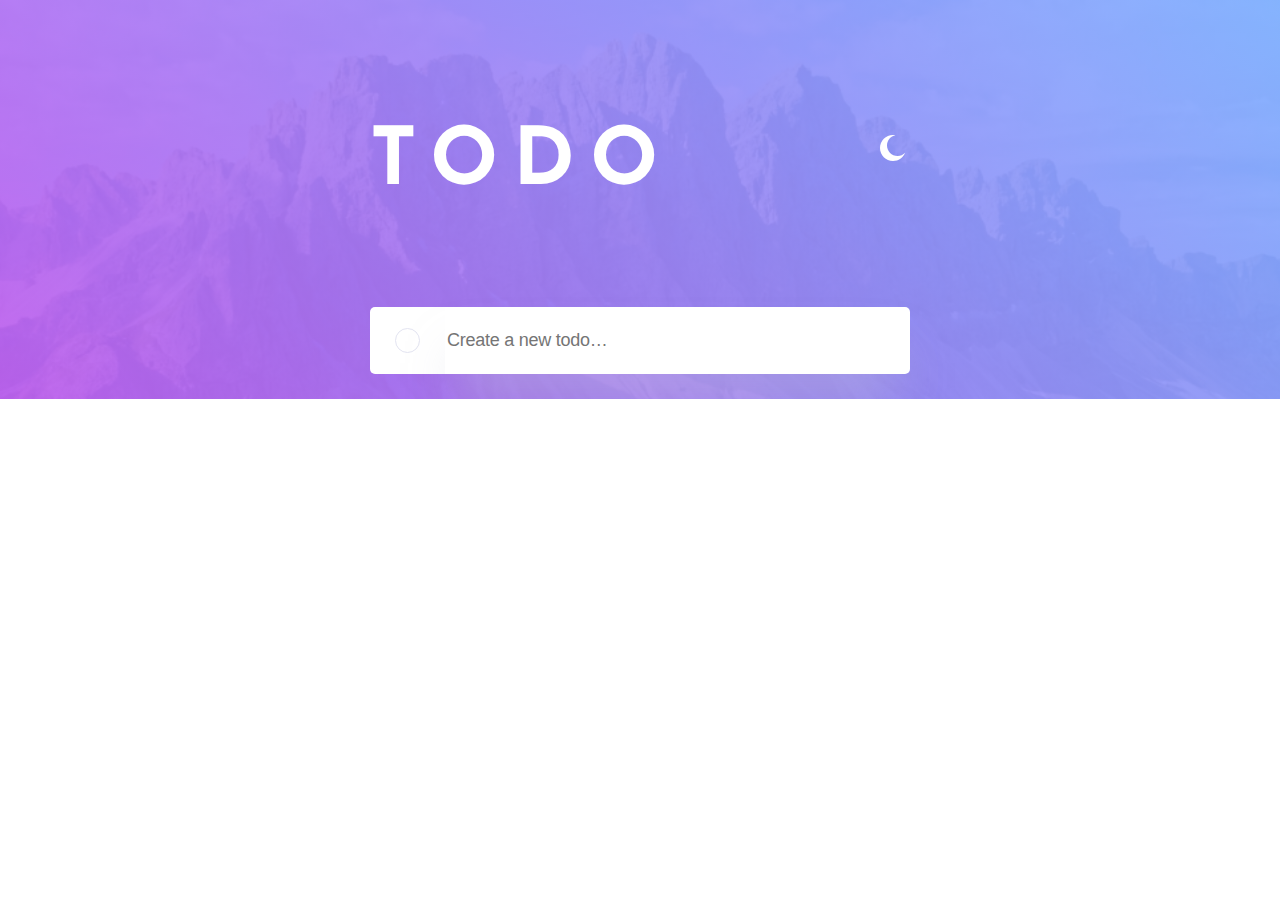
==== index.html @ c6db8c11 "add header styles" ====
<!DOCTYPE html>
<html lang="en">
<head>
    <meta charset="UTF-8">
    <meta http-equiv="X-UA-Compatible" content="IE=edge">
    <meta name="viewport" content="width=device-width, initial-scale=1.0">
    <title>TODO</title>
    <link href="https://fonts.googleapis.com/css2?family=Josefin+Sans:wght@400;700&display=swap" rel="stylesheet">
    <link rel="stylesheet" href="css/main.css">
</head>
<body>
    <main class="todo">
        <section class="todo__header">
            <div class="header__wrapper">
                <div class="container">
                    <div class="row">
                        <div class="header__content">
                            <div class="header__title">
                                <h1>TODO</h1>
                            </div>
                            <div class="header__mode">
                                <button class="mode__btn"></button>
                            </div>
                        </div>
                    </div>
                    <div class="row">
                        <div class="header__input--wrapper">
                            <div class="btn__wrapper">
                                <input type="submit" value="" class="header__btn">
                            </div>
                            <input type="text" class="header__input" placeholder="Create a new todo…">

                        </div>
                    </div>
                </div>
            </div>
        </section>

    </main>
</body>
</html>
---- css/main.css ----
body{
    margin: 0;
    padding: 0;
    font-family: 'Josefin Sans', sans-serif;
    line-height: 1;
}

.container{
    max-width: 540px;
    margin-right: auto;
    margin-left: auto;
}

.center{
    display: flex;
    justify-content: center;
}

.row{
    display: flex;
}


/* HEADER */
.todo__header{
    background-image: url("../img/header__bg.jpg");
    height: 100%;
    background-repeat: no-repeat;
    background-position: center;
    background-size: cover;
    position: relative;
    overflow: hidden;
}

.todo__header::after{
    background: transparent;
    background: linear-gradient(225deg,rgba(85, 150, 255, 0.7) 0%, rgba(172, 45, 235, 0.7) 100%);
    content: "";
    width: 100%;
    height: 100%;
    position: absolute;
    left: 0;
    top: 0;
    z-index: 0;
}

.header__wrapper{
    padding-top: 70px;
}

.header__content{
    z-index: 2;
    width: 100%;
    display: flex;
    justify-content: space-between;
    margin-bottom: 50px;
}

.header__title{
    font-weight: 700;
    font-size: 40px;
    letter-spacing: 15px;
    color: #FFFFFF;
}


.header__mode{
    margin-top: 12%;
}


.mode__btn{
    padding-top: 50%;
    appearance: none;
    background: url("../img/night__mode.svg");
    background-repeat: no-repeat;
    width: 30px;
    height: 30px; 
    border: none;
    outline: none;
    cursor: pointer;
    transition: all 0.5 ease;
}

.mode__btn:hover{
    opacity: 0.6;
}

.mode__btn:focus{
    opacity: 0.4;
}

.header__input--wrapper{
    z-index: 2;
    width: 100%;
    display: flex;
    justify-content: center;
    margin-bottom: 25px;
}

.header__input{
    border:none;
    outline: none;
    width: 530px;
    background: #FFFFFF;
    box-shadow: 0px 35px 50px -15px rgba(194, 195, 214, 0.5);
    height: 65px;
    border-radius: 0px 5px 5px 0px;
    font-size: 18px;
    line-height: 1;
    letter-spacing: -0.25px;
    color: #9495A5;
}

.header__input:hover, .header__input:focus{
    color: #393A4B;
}


.btn__wrapper{
    background: #FFFFFF;
    border-radius: 5px 0px 0px 5px;
    display: flex;
    align-items: center;
}


.header__btn{
    width: 25px;
    height: 25px;
    background: transparent;
    border: none;
    outline: none;
    border-radius: 50%;
    border: 1px solid #E3E4F1;
    margin-right: 25px;
    margin-left: 25px;
    cursor: pointer;
    transition: all 0.5s ease;
}

.header__btn:hover{
    -moz-border-image: -moz-linear-gradient(top left, #55DDFF 0%, #C058F3 100%);
    -webkit-border-image: -webkit-linear-gradient(top left, #55DDFF 0%, #C058F3 100%);
    border-image: linear-gradient(to bottom right, #55DDFF 0%, #C058F3 100%);
    border-image-slice: 1; 
}
    /* border-image-source: linear-gradient(135deg, #55DDFF 0%, #C058F3 100%); */
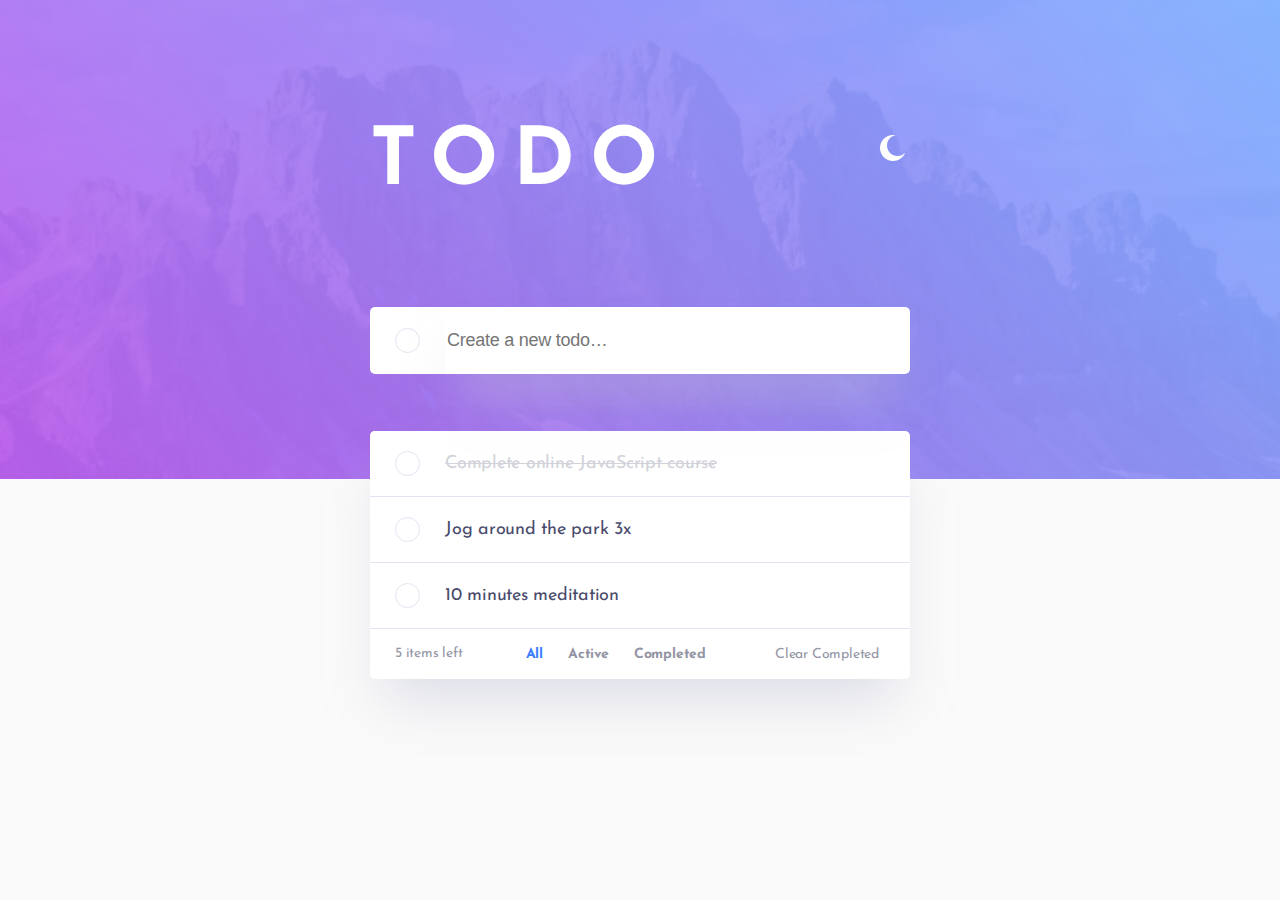
==== commit d2a4974e: "add todo body block" ====
--- a/index.html
+++ b/index.html
@@ -26,7 +26,7 @@
                     <div class="row">
                         <div class="header__input--wrapper">
                             <div class="btn__wrapper">
-                                <input type="submit" value="" class="header__btn">
+                                <input type="submit" value="" class="btn__task">
                             </div>
                             <input type="text" class="header__input" placeholder="Create a new todo…">
 
@@ -35,7 +35,64 @@
                 </div>
             </div>
         </section>
+        <section class="todo__tasks">
+            <div class="container">
+                <div class="tasks__wrapper">
+                    <div class="column">
+                        <div class="task__wrapper">
+                            <div class="btn__wrapper">
+                                <input type="submit" value="" class="btn__task">
+                            </div>
+                            <div class="task__body">
+                                <div class="body__text body__text--compleate">Complete online JavaScript course</div>
+                                <div class="body__del">
+                                    <button class="del__btn"></button>
+                                </div>
+                            </div>
+                        </div>
+                        <div class="task__wrapper">
+                            <div class="btn__wrapper">
+                                <input type="submit" value="" class="btn__task">
+                            </div>
+                            <div class="task__body">
+                                <div class="body__text">Jog around the park 3x</div>
+                                <div class="body__del">
+                                    <button class="del__btn"></button>
+                                </div>
+                            </div>
+                        </div>
+                        <div class="task__wrapper">
+                            <div class="btn__wrapper">
+                                <input type="submit" value="" class="btn__task">
+                            </div>
+                            <div class="task__body">
+                                <div class="body__text">10 minutes meditation</div>
+                                <div class="body__del">
+                                    <button class="del__btn"></button>
+                                </div>
+                            </div>
+                        </div>
+                        <div class="tasks__info">
+                            <div class="info__wrapper">
+                                <div class="info__count">
+                                    <span class="count">5 </span>items left
+                                </div>
+                                <div class="info__links">
+                                    <a class="info__link info__link--active">All</a>
+                                    <a class="info__link">Active</a>
+                                    <a class="info__link">Completed</a>
+                                </div>
+                                <div class="info__clear">
+                                    <button class="clear__btn">Clear Completed</button>
+                                </div>
+                            </div>
+                        </div>
+                    </div>
+                </div>
+            </div>
+        </section>
 
     </main>
+    <script src="js/main.js"></script>
 </body>
 </html>--- a/css/main.css
+++ b/css/main.css
@@ -3,6 +3,7 @@
     padding: 0;
     font-family: 'Josefin Sans', sans-serif;
     line-height: 1;
+    background-color: #FAFAFA;;
 }
 
 .container{
@@ -20,7 +21,14 @@
     display: flex;
 }
 
-
+.column{
+    display: flex;
+    flex-direction: column;
+}
+
+.todo{
+    position: relative;
+}
 /* HEADER */
 .todo__header{
     background-image: url("../img/header__bg.jpg");
@@ -46,6 +54,7 @@
 
 .header__wrapper{
     padding-top: 70px;
+    padding-bottom: 80px;
 }
 
 .header__content{
@@ -110,6 +119,7 @@
     line-height: 1;
     letter-spacing: -0.25px;
     color: #9495A5;
+    caret-color: #3A7CFD;
 }
 
 .header__input:hover, .header__input:focus{
@@ -125,7 +135,7 @@
 }
 
 
-.header__btn{
+.btn__task{
     width: 25px;
     height: 25px;
     background: transparent;
@@ -136,15 +146,182 @@
     margin-right: 25px;
     margin-left: 25px;
     cursor: pointer;
+    transition: background 0.7s ease;
+}
+
+.btn__task:hover{
+    border: 1px solid transparent;
+    background: linear-gradient(#FFFFFF,#FFFFFF) padding-box, linear-gradient(to bottom right, #55DDFF 0%, #C058F3 100%) border-box;
+}
+
+.task__btn--compleate{
+    border-radius: 0%;
+    background: none;
+    background-image: url("../img/check.svg") !important;
+    background-repeat: no-repeat;
+    background-size: cover;
+    border: none !important;
+}
+
+.task__btn--compleate:hover{
+    border: none;
+    background: none;
+    background-image: url("../img/check.svg") !important;
+    background-repeat: no-repeat;
+    background-size: cover;
+}
+
+
+
+
+/* TASKS */
+.todo__tasks{
+    position: absolute;
+    top: 90%;
+    right: 0;
+    left: 0;
+}
+
+
+.tasks__wrapper{
+    width: 100%;
+    background: #FFFFFF;
+    box-shadow: 0px 35px 50px -15px rgba(194, 195, 214, 0.5);
+    border-radius: 5px;
+}
+
+
+.task__wrapper{
+    display: flex;
+    width: 100%;
+    height: 65px;
+    z-index: 3;
+    justify-content: space-between;
+    border-bottom: 1px solid #E3E4F1;
+}
+
+.task__body{
+    display: flex;
+    width: 100%;
+    justify-content: space-between;
+    align-items: center;
+    cursor: pointer;
+}
+
+.task__body:hover .body__del{
+    opacity: 1;
+}
+
+.body__text{
+    font-weight: 400;
+    font-size: 18px;
+    letter-spacing: -0.25px;
+    color: #494C6B;
+    cursor: pointer;
+}
+
+.body__text--compleate{
+    text-decoration-line: line-through !important;
+    color: #D1D2DA !important;
+}
+
+.body__del{
+    opacity: 0;
     transition: all 0.5s ease;
 }
 
-.header__btn:hover{
-    -moz-border-image: -moz-linear-gradient(top left, #55DDFF 0%, #C058F3 100%);
-    -webkit-border-image: -webkit-linear-gradient(top left, #55DDFF 0%, #C058F3 100%);
-    border-image: linear-gradient(to bottom right, #55DDFF 0%, #C058F3 100%);
-    border-image-slice: 1; 
-}
-    /* border-image-source: linear-gradient(135deg, #55DDFF 0%, #C058F3 100%); */
-
-
+
+.del__btn{
+    border: none;
+    outline: none;
+    background-color: transparent;
+    width: 18px;
+    height: 18px;
+    position: relative;
+    padding-left: 25px;
+    cursor: pointer;
+}
+
+.del__btn:hover{
+    opacity: 0.5;
+}
+
+.del__btn::before, .del__btn::after{
+    position: absolute;
+    left: 0px;
+    top: -4px;
+    text-align: center;
+    content: '';
+    height: 25px;
+    width: 1px;
+    background-color: #494C6B;
+}
+
+.del__btn::before{
+    transform: rotate(45deg);
+}
+
+.del__btn::after{
+    transform: rotate(-45deg);
+}
+
+
+.info__wrapper{
+    display: flex;
+    align-items: center;
+    justify-content: space-between;
+    height: 50px;
+    padding-left: 25px;
+    padding-right: 25px;
+}
+
+.info__count{
+    font-weight: 400;
+    font-size: 14px;
+    line-height: 14px;
+    letter-spacing: -0.194444px;
+    color: #9495A5;
+}
+
+.info__link{
+    margin-right: 20px;
+    cursor: pointer;
+    font-family: Josefin Sans;
+    font-weight: 700;
+    font-size: 14px;
+    letter-spacing: -0.194444px;
+    color: #9495A5;
+}
+
+.info__link:hover, .info__link:focus{
+    color: #494C6B;
+}
+
+.info__link--active{
+    color: #3A7CFD;
+}
+
+.info__link--active:hover{
+    color: #3A7CFD;
+}
+
+.info__link:last-child{
+    margin-right: 0px;
+}
+
+.clear__btn{
+    border: none;
+    outline: none;
+    background-color: transparent;
+    font-family: Josefin Sans;
+    font-weight: 400;
+    font-size: 14px;
+    text-align: right;
+    letter-spacing: -0.194444px;
+    color: #9495A5;
+    cursor: pointer;
+}
+
+.clear__btn:hover{
+    color: #494C6B;
+}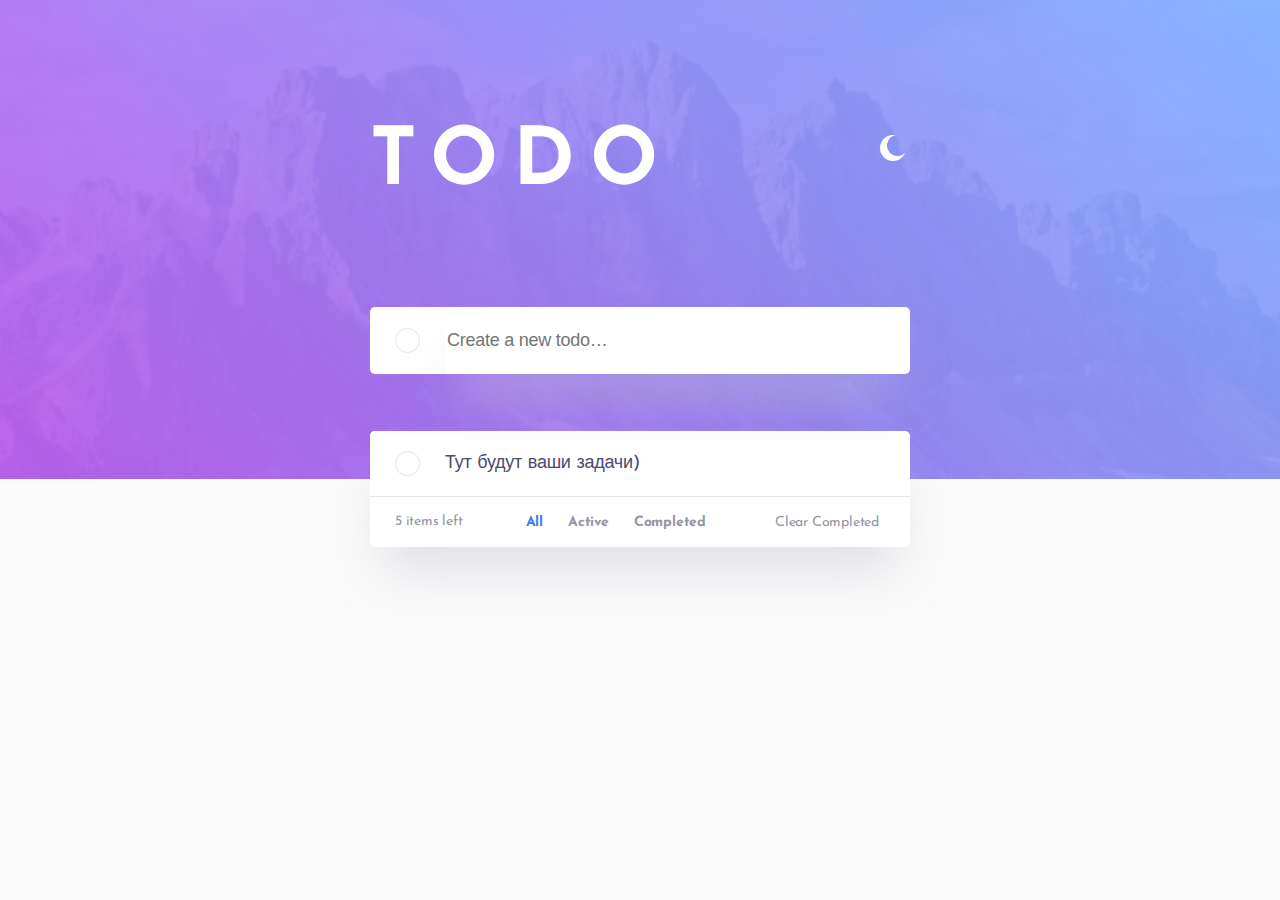
==== commit 6c13d8fd: "add js logic" ====
--- a/index.html
+++ b/index.html
@@ -26,7 +26,7 @@
                     <div class="row">
                         <div class="header__input--wrapper">
                             <div class="btn__wrapper">
-                                <input type="submit" value="" class="btn__task">
+                                <button class="btn__task input__btn"></button>
                             </div>
                             <input type="text" class="header__input" placeholder="Create a new todo…">
 
@@ -37,42 +37,19 @@
         </section>
         <section class="todo__tasks">
             <div class="container">
-                <div class="tasks__wrapper">
-                    <div class="column">
-                        <div class="task__wrapper">
+                <div class="tasks__wrapper column">
+                    <div class="task__wrapper"> 
                             <div class="btn__wrapper">
-                                <input type="submit" value="" class="btn__task">
+                                <button class="btn__task"></button>
                             </div>
                             <div class="task__body">
-                                <div class="body__text body__text--compleate">Complete online JavaScript course</div>
+                                <div class="body__text">Тут будут ваши задачи)</div>
                                 <div class="body__del">
                                     <button class="del__btn"></button>
                                 </div>
                             </div>
-                        </div>
-                        <div class="task__wrapper">
-                            <div class="btn__wrapper">
-                                <input type="submit" value="" class="btn__task">
-                            </div>
-                            <div class="task__body">
-                                <div class="body__text">Jog around the park 3x</div>
-                                <div class="body__del">
-                                    <button class="del__btn"></button>
-                                </div>
-                            </div>
-                        </div>
-                        <div class="task__wrapper">
-                            <div class="btn__wrapper">
-                                <input type="submit" value="" class="btn__task">
-                            </div>
-                            <div class="task__body">
-                                <div class="body__text">10 minutes meditation</div>
-                                <div class="body__del">
-                                    <button class="del__btn"></button>
-                                </div>
-                            </div>
-                        </div>
-                        <div class="tasks__info">
+                    </div>
+                    <div class="tasks__info">
                             <div class="info__wrapper">
                                 <div class="info__count">
                                     <span class="count">5 </span>items left
@@ -86,7 +63,6 @@
                                     <button class="clear__btn">Clear Completed</button>
                                 </div>
                             </div>
-                        </div>
                     </div>
                 </div>
             </div>
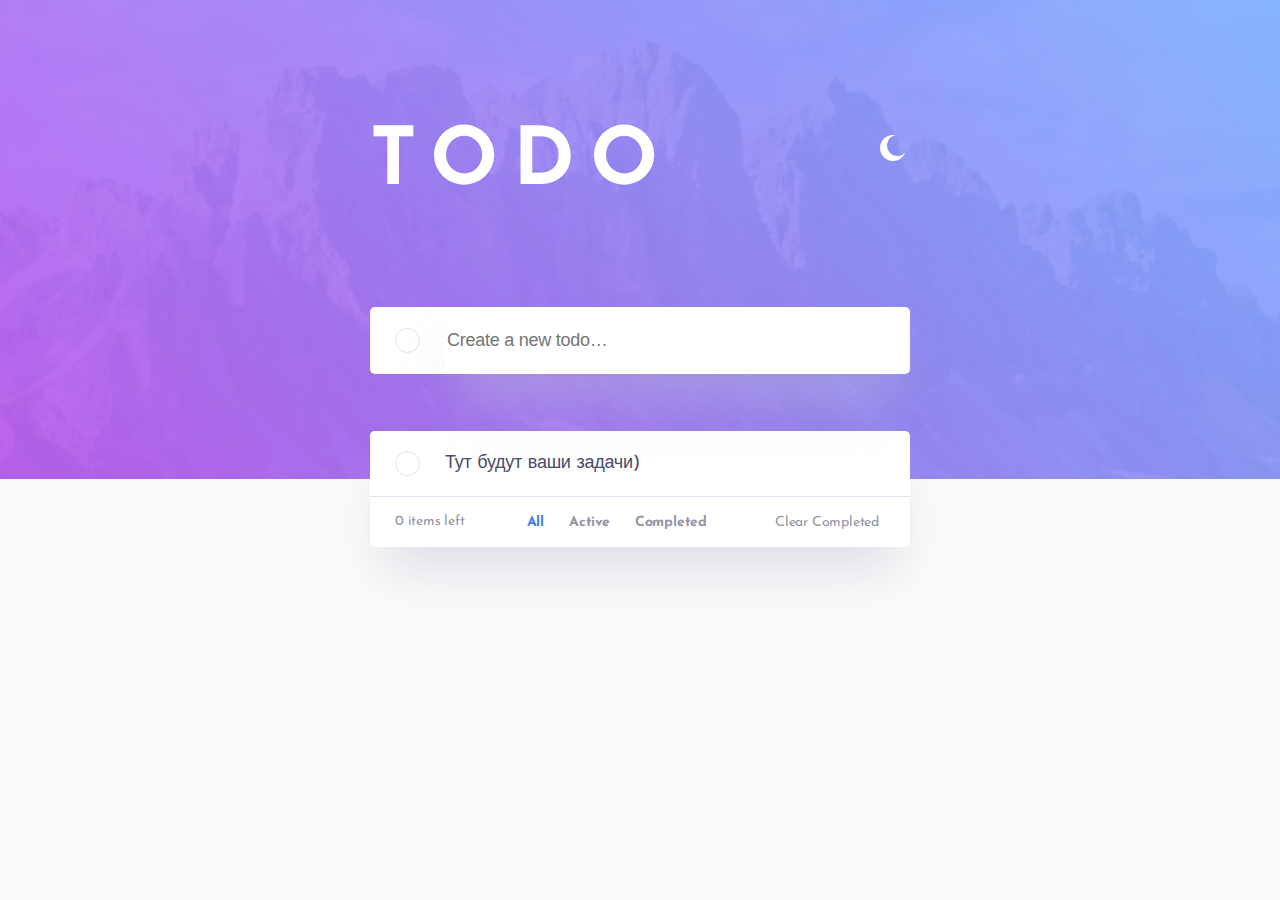
==== commit 6f4a230e: "add remove and add tasks logic" ====
--- a/index.html
+++ b/index.html
@@ -52,7 +52,7 @@
                     <div class="tasks__info">
                             <div class="info__wrapper">
                                 <div class="info__count">
-                                    <span class="count">5 </span>items left
+                                    <span class="count"></span>items left
                                 </div>
                                 <div class="info__links">
                                     <a class="info__link info__link--active">All</a>
--- a/css/main.css
+++ b/css/main.css
@@ -238,7 +238,7 @@
     width: 18px;
     height: 18px;
     position: relative;
-    padding-left: 25px;
+    padding-left: 22px;
     cursor: pointer;
 }
 
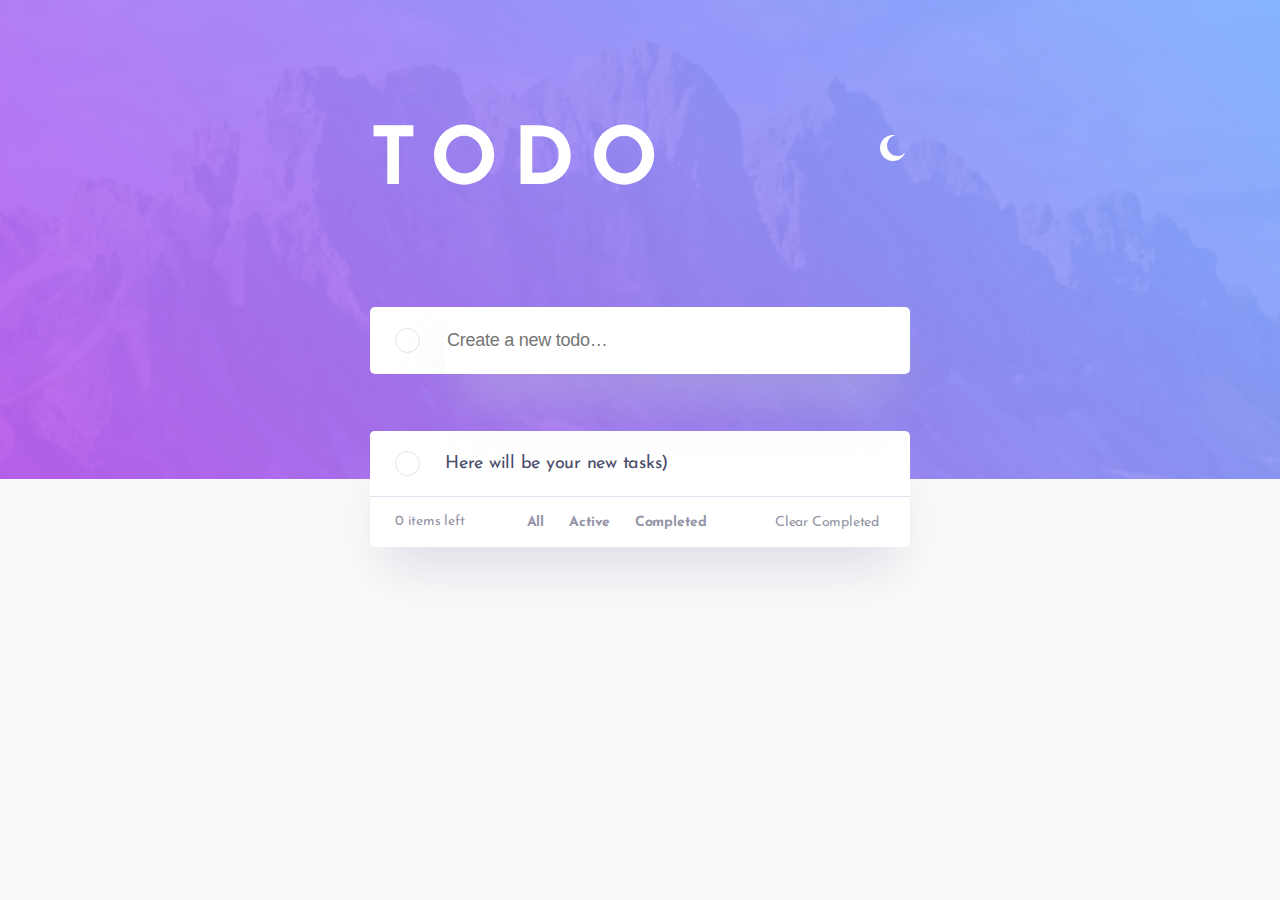
==== commit 6099b130: "add cheking" ====
--- a/index.html
+++ b/index.html
@@ -43,7 +43,7 @@
                                 <button class="btn__task"></button>
                             </div>
                             <div class="task__body">
-                                <div class="body__text">Тут будут ваши задачи)</div>
+                                <div class="body__text">Here will be your new tasks)</div>
                                 <div class="body__del">
                                     <button class="del__btn"></button>
                                 </div>
@@ -55,9 +55,9 @@
                                     <span class="count"></span>items left
                                 </div>
                                 <div class="info__links">
-                                    <a class="info__link info__link--active">All</a>
-                                    <a class="info__link">Active</a>
-                                    <a class="info__link">Completed</a>
+                                    <a class="info__link all__btn">All</a>
+                                    <a class="info__link active__btn">Active</a>
+                                    <a class="info__link completed__btn">Completed</a>
                                 </div>
                                 <div class="info__clear">
                                     <button class="clear__btn">Clear Completed</button>
--- a/css/main.css
+++ b/css/main.css
@@ -228,6 +228,7 @@
 .body__del{
     opacity: 0;
     transition: all 0.5s ease;
+    padding: 3px;
 }
 
 
